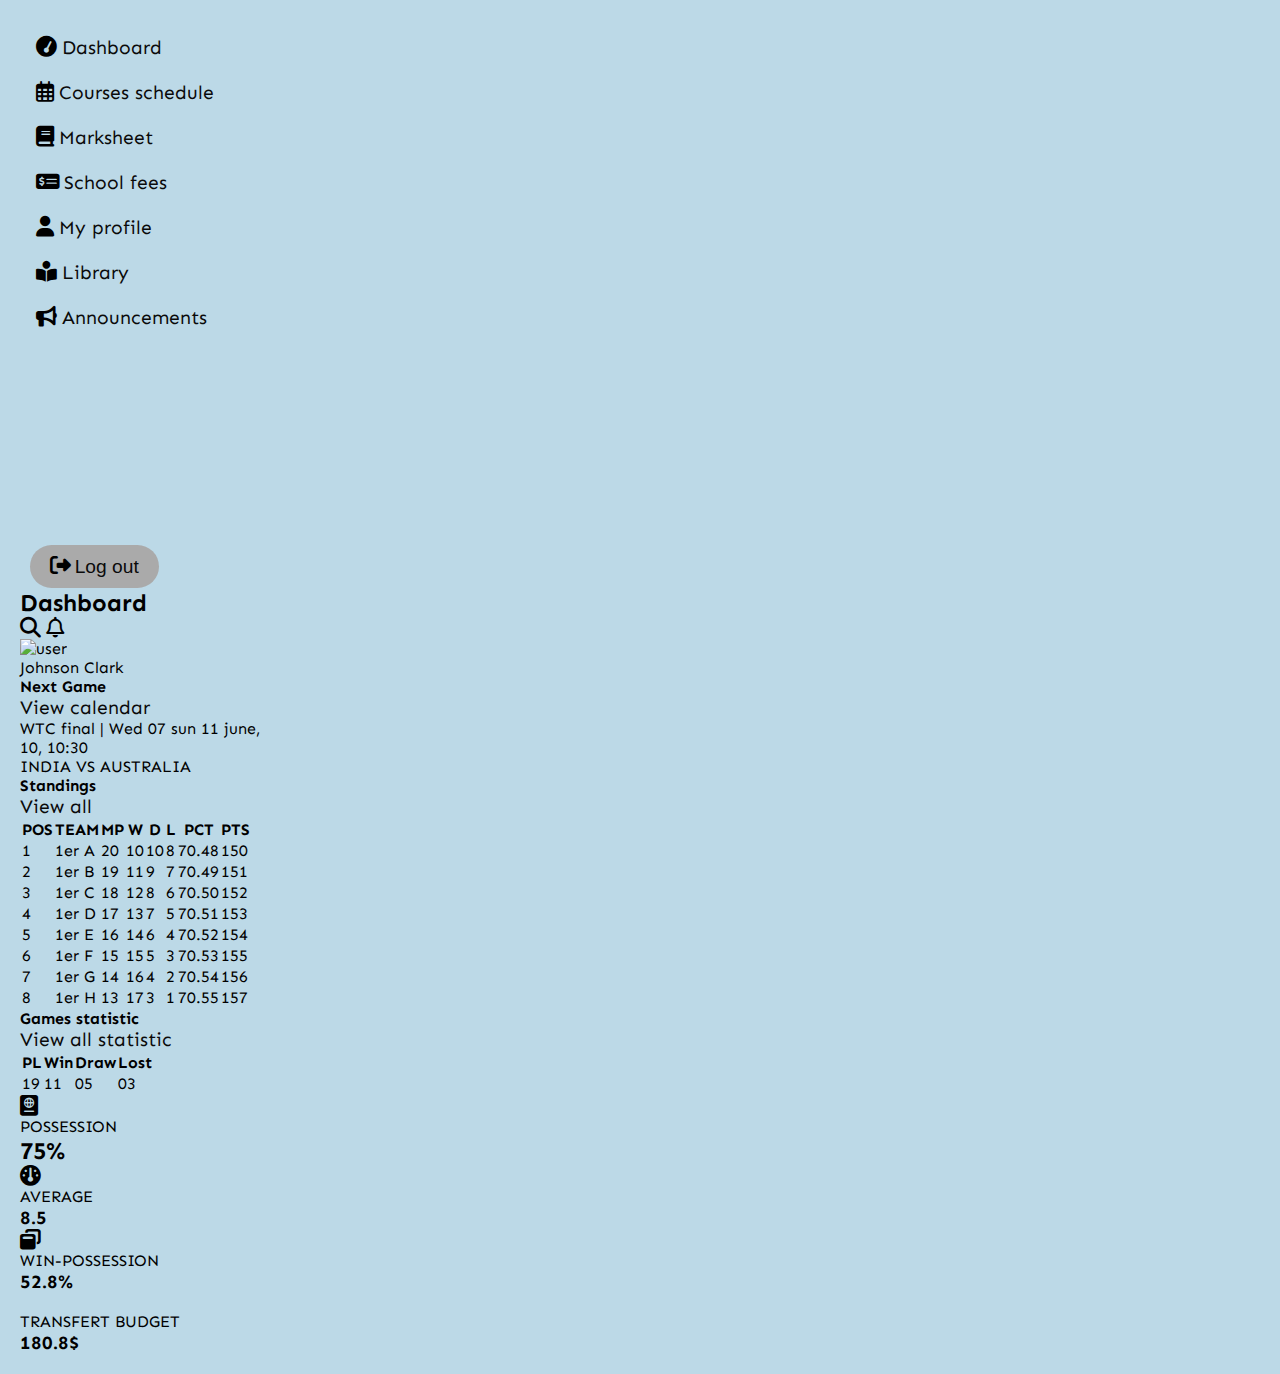
==== interface.html @ 22944572 "add to my repository" ====
<!DOCTYPE html>
    <html lang="en">
    <head>
        <meta charset="UTF-8">
        <meta http-equiv="X-UA-Compatible" content="IE=edge">
        <link rel="preconnect" href="https://fonts.gstatic.com" crossorigin>
        <link rel="stylesheet" href="https://cdnjs.cloudflare.com/ajax/libs/font-awesome/6.4.0/css/all.min.css">
        <link href="https://fonts.googleapis.com/css2?family=Sen&display=swap" rel="stylesheet">
        <meta name="viewport" content="width=device-width, initial-scale=1.0">
        <link rel="stylesheet" href="css/index.css">
        <link rel="preconnect" href="https://fonts.googleapis.com">
        <title>Admin interface</title>
    </head>
    <body>
        <section>
            <div class="bloc">
                <div class="bloc-one">
                    <nav>
                        <div class="dashboard">
                            <i class="fa-solid fa-gauge-simple-high"></i>
                            <a href="#">Dashboard</a>
                        </div>
                        <div>
                            <i class="fa-regular fa-calendar-days"></i>
                            <a href="#">Courses schedule</a>
                        </div>
                        <div>
                            <i class="fa-solid fa-book"></i>
                            <a href="#">Marksheet</a>
                        </div>
                        <div>
                            <i class="fa-solid fa-money-check-dollar"></i>
                            <a href="#">School fees</a>
                        </div>
                        <div>
                            <i class="fa-solid fa-user"></i>
                            <a href="#">My profile</a>
                        </div>
                        <div>
                            <i class="fa-sharp fa-solid fa-book-open-reader"></i>
                            <a href="#">Library</a>
                        </div>
                        <div>
                            <i class="fa-solid fa-bullhorn"></i>
                            <a href="#">Announcements</a>
                        </div>
                        <button>
                            <i class="fa-solid fa-right-from-bracket"></i>
                            <a href="#">Log out</a>
                        </button>
                    </nav>
                </div>
                <div class="bloc_user">
                    <div class="bloc_display">
                        <div>
                            <h2>Dashboard</h2>
                        </div>
                        <div class="user_profile">
                                <i class="fa-solid fa-magnifying-glass"></i>
                                <i class="fa-sharp fa-regular fa-bell"></i>
                                <p><img src="Images/user.png" alt="user"></p>
                                <p>Johnson Clark</p>
                        </div>
                    </div>
                    <div class="bloc-grid-template">
                        <div class="bloc_inter">
                            <div class="inter1">
                                <div class="next_level">
                                    <h4>Next Game</h4>
                                    <a href="###">View calendar</a>
                                </div>
                                <div>
                                    <p>WTC final | Wed 07 sun 11 june, 10, 10:30</p>
                                    <P>INDIA VS AUSTRALIA</P>
                                </div>
                            </div>
                            <div class="tableau">
                                <div class="tableau_p">
                                    <h4>Standings</h4>
                                    <a href="##">View all</a>
                                </div>
                                <table>
                                    <thead>
                                        <tr>
                                            <th>POS</th>
                                            <th>TEAM</th>
                                            <th>MP</th>
                                            <th>W</th>
                                            <th>D</th>
                                            <th>L</th>
                                            <th>PCT</th>
                                            <th>PTS</th> 
                                        </tr>
                                    </thead>
        
                                    <tbody>
                                        <tr>
                                            <td>1</td>
                                            <td>1er A</td>
                                            <td>20</td>
                                            <td>10</td>
                                            <td>10</td>
                                            <td>8</td>
                                            <td>70.48</td>
                                            <td>150</td>
                                        </tr>
                                        <tr>
                                            <td>2</td>
                                            <td>1er B</td>
                                            <td>19</td>
                                            <td>11</td>
                                            <td>9</td>
                                            <td>7</td>
                                            <td>70.49</td>
                                            <td>151</td>
                                        </tr>
                                        <tr>
                                            <td>3</td>
                                            <td>1er C</td>
                                            <td>18</td>
                                            <td>12</td>
                                            <td>8</td>
                                            <td>6</td>
                                            <td>70.50</td>
                                            <td>152</td>
                                        </tr>
                                        <tr>
                                            <td>4</td>
                                            <td>1er D</td>
                                            <td>17</td>
                                            <td>13</td>
                                            <td>7</td>
                                            <td>5</td>
                                            <td>70.51</td>
                                            <td>153</td>
                                        </tr>
                                        <tr>
                                            <td>5</td>
                                            <td>1er E</td>
                                            <td>16</td>
                                            <td>14</td>
                                            <td>6</td>
                                            <td>4</td>
                                            <td>70.52</td>
                                            <td>154</td>
                                        </tr>
                                        <tr>
                                            <td>6</td>
                                            <td>1er F</td>
                                            <td>15</td>
                                            <td>15</td>
                                            <td>5</td>
                                            <td>3</td>
                                            <td>70.53</td>
                                            <td>155</td>
                                        </tr>
                                        <tr>
                                            <td>7</td>
                                            <td>1er G</td>
                                            <td>14</td>
                                            <td>16</td>
                                            <td>4</td>
                                            <td>2</td>
                                            <td>70.54</td>
                                            <td>156</td>
                                        </tr>
                                        <tr>
                                            <td>8</td>
                                            <td>1er H</td>
                                            <td>13</td>
                                            <td>17</td>
                                            <td>3</td>
                                            <td>1</td>
                                            <td>70.55</td>
                                            <td>157</td>
                                        </tr>
                                    </tbody>
                                </table> 
                            </div>
                        </div>
                        <div class="bloc-result">
                            <div class="blocks">
                                <div class="bloc-display-flex">
                                    <h4>Games statistic</h4>
                                    <a href="#">View all statistic</a>
                                </div>
                                <div>
                                    <table>
                                        <thead>
                                            <tr>
                                                <th>PL</th>
                                                <th>Win</th>
                                                <th>Draw</th>
                                                <th>Lost</th>
                                            </tr>
                                        </thead>
                                        <tbody>
                                            <tr>
                                                <td>19</td>
                                                <td>11</td>
                                                <td>05</td>
                                                <td>03</td>
                                            </tr>
                                        </tbody>
                                    </table>
                                </div>
                            </div>
                            <div class="possession">
                                <i class="fa-sharp fa-solid fa-passport"></i>
                                <div>
                                    <p>POSSESSION</p> 
                                    <h2>75%</h2>
                                </div>
                            </div>
                            <div class="average">
                                <i class="fa-solid fa-gauge"></i>
                                <div>
                                    <p>AVERAGE</p>
                                    <h3>8.5</h3>
                                </div>
                            </div>
                            <div class="win-possession">
                                <i class="fa-solid fa-window-restore"></i>
                                <div>
                                    <p>WIN-POSSESSION</p>
                                    <h3>52.8%</h3>
                                </div>
                            </div>
                            <div class="trafert-badget">
                                <i class="fa-solid fa-square-dollar"></i>
                                <div>
                                    <p>TRANSFERT BUDGET</p>
                                    <h3>180.8$</h3>
                                </div> 
                            </div>
                        </div>
                    </div>
                </div>
            </div>  
        </section>
    </body>
    </html>
---- css/index.css ----
:root {
  --skyblue: #bcd9e7;
  --black: #0a0a0a;
  --white: #fff;
  --gray: #aaaaaa;
  --ligt_green: #98c38b;
  --light_red: #f37658;
  --blending_blue: #5e3ec5;
  --bluehover: #94bfe9;
}

body {
  width: 100%;
  background-color: var(--skyblue);
  font-family: "Sen", sans-serif;
}

section {
  display: grid;
  grid-template-columns: 20% auto;
  padding: 20px;
}

.bloc-one div {
  margin: 10px;
  padding: 6px;
}
.bloc-one div:hover {
  background-color: var(--bluehover);
  border-left: 3px solid var(--blending_blue);
  border-top-left-radius: 5px;
  border-bottom-left-radius: 5px;
}

*,
::before,
::after {
  margin: 0;
  padding: 0;
  box-sizing: border-box;
}

a {
  color: var(--black);
  text-decoration: none;
  align-items: center;
  font-size: 1.2rem;
}

i {
  font-size: 1.3rem;
}

h1 {
  color: var(--skyblue);
}

button {
  border: none;
  padding: 10px 20px;
  border-radius: 25px;
  background-color: var(--gray);
  margin-top: 200px;
  margin-left: 10px;
}

html {
  scroll-behavior: smooth;
}/*# sourceMappingURL=index.css.map */
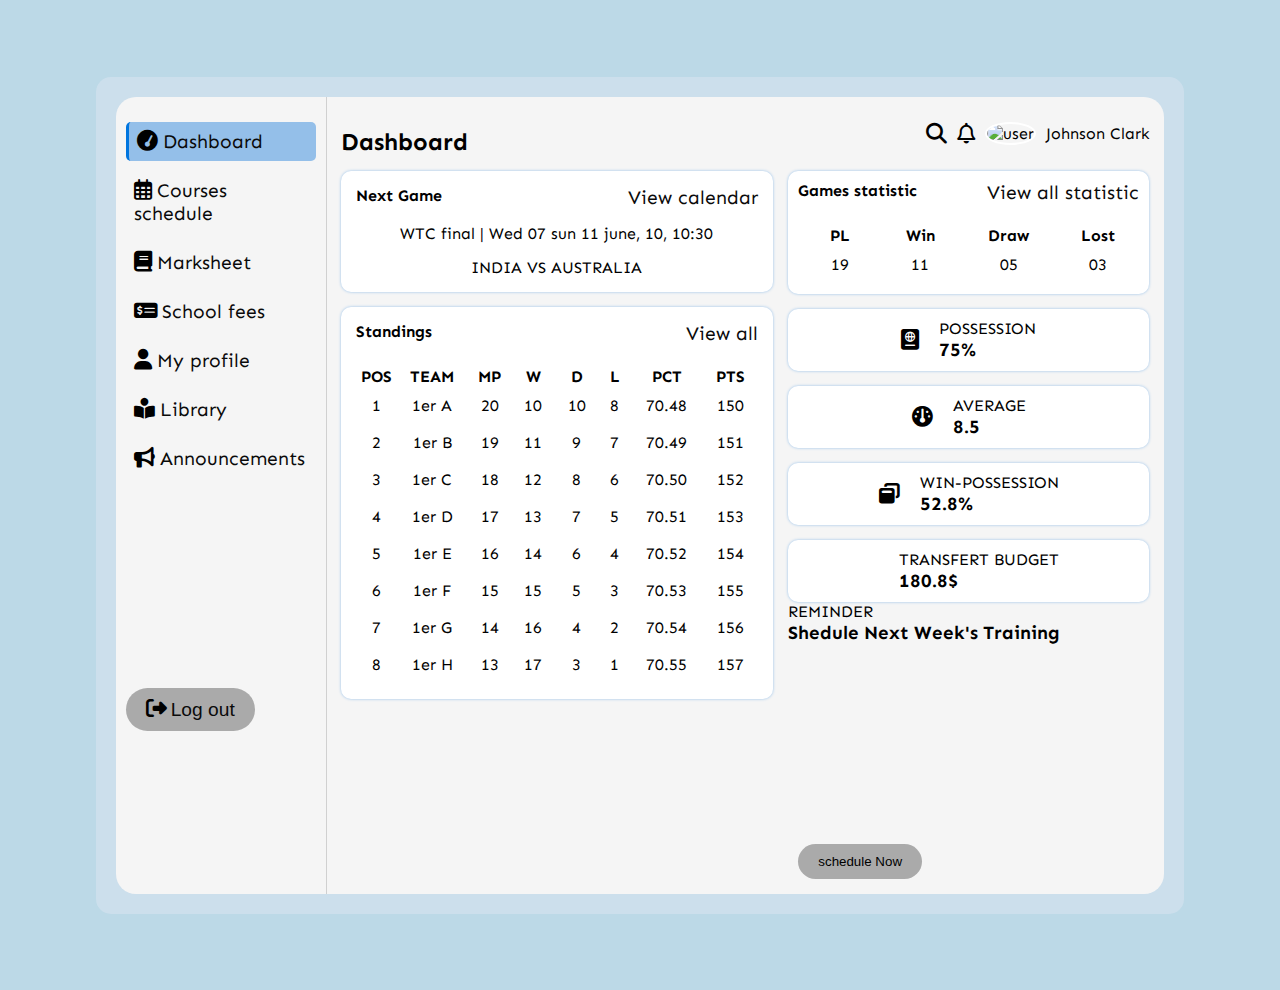
==== commit 24f859b2: "add to my repository" ====
--- a/interface.html
+++ b/interface.html
@@ -44,7 +44,7 @@
                             <i class="fa-solid fa-bullhorn"></i>
                             <a href="#">Announcements</a>
                         </div>
-                        <button>
+                        <button class="btn1">
                             <i class="fa-solid fa-right-from-bracket"></i>
                             <a href="#">Log out</a>
                         </button>
@@ -209,7 +209,7 @@
                                 <i class="fa-sharp fa-solid fa-passport"></i>
                                 <div>
                                     <p>POSSESSION</p> 
-                                    <h2>75%</h2>
+                                    <h3>75%</h3>
                                 </div>
                             </div>
                             <div class="average">
@@ -232,6 +232,13 @@
                                     <p>TRANSFERT BUDGET</p>
                                     <h3>180.8$</h3>
                                 </div> 
+                            </div>
+                            <div class="shedule-match">
+                                <p>REMINDER</p>
+                                <div>
+                                    <h3>Shedule Next Week's Training</h3>
+                                    <button class="btn2">schedule Now</button>
+                                </div>
                             </div>
                         </div>
                     </div>
--- a/css/index.css
+++ b/css/index.css
@@ -5,31 +5,135 @@
   --gray: #aaaaaa;
   --ligt_green: #98c38b;
   --light_red: #f37658;
-  --blending_blue: #5e3ec5;
+  --blending_blue: #0075df;
   --bluehover: #94bfe9;
+  --principalcolor: #f5f5f5;
+  --principalcoloropacity:#d4e2efa2;
 }
 
 body {
   width: 100%;
+  height: 110vh;
+  display: flex;
+  justify-content: center;
+  align-items: center;
+  margin: 0%;
   background-color: var(--skyblue);
   font-family: "Sen", sans-serif;
+  background-image: url(../../Images/background.png);
+  background-size: cover;
+  background-position: center;
+  background-repeat: no-repeat;
 }
 
 section {
+  border-radius: 15px;
+  width: 85%;
+  padding: 20px;
+  background-color: var(--principalcoloropacity);
+}
+
+.bloc {
   display: grid;
   grid-template-columns: 20% auto;
-  padding: 20px;
+  border-radius: 20px;
+  background-color: var(--principalcolor);
 }
 
+.bloc-one {
+  box-shadow: 0.5px 0 0 0 var(--gray);
+  padding-top: 15px;
+}
+.bloc-one .dashboard, .bloc-one div:hover {
+  background-color: var(--bluehover);
+  border-left: 3px solid var(--blending_blue);
+  border-radius: 5px;
+}
 .bloc-one div {
   margin: 10px;
-  padding: 6px;
+  padding: 8px;
 }
-.bloc-one div:hover {
-  background-color: var(--bluehover);
-  border-left: 3px solid var(--blending_blue);
-  border-top-left-radius: 5px;
-  border-bottom-left-radius: 5px;
+.bloc_user {
+  padding-top: 30px;
+}
+.bloc_user .bloc_display {
+  display: flex;
+  padding-left: 15px;
+  padding-right: 15px;
+  justify-content: space-between;
+}
+.bloc_user .user_profile {
+  display: flex;
+  position: absolute;
+  margin-top: -5px;
+  margin-right: 130px;
+  align-items: center;
+  right: 0;
+  gap: 10px;
+}
+.bloc_user img {
+  border-radius: 50%;
+  border: 2px solid white;
+  width: 40px;
+}
+
+.bloc-grid-template {
+  display: grid;
+  grid-template-columns: auto auto;
+  grid-gap: 15px;
+  padding: 15px;
+}
+
+.bloc_inter .inter1, .bloc_inter .tableau {
+  text-align: center;
+  padding: 15px;
+  background-color: var(--white);
+  box-shadow: 0px 0px 3px 0px var(--bluehover);
+  border-radius: 10px;
+}
+.bloc_inter .inter1 p, .bloc_inter .tableau p {
+  margin-top: 15px;
+}
+.bloc_inter .next_level, .bloc_inter .tableau .tableau_p, .tableau .bloc_inter .tableau_p {
+  display: flex;
+  justify-content: space-between;
+}
+
+.tableau {
+  margin-top: 15px;
+}
+table {
+  width: 100%;
+  margin-top: 20px;
+}
+table tbody th, table td {
+  padding: 8px;
+}
+
+.blocks {
+  text-align: center;
+  padding: 10px;
+  background-color: var(--white);
+  box-shadow: 0px 0px 3px 0px var(--bluehover);
+  border-radius: 10px;
+}
+.blocks .bloc-display-flex {
+  display: flex;
+  flex-direction: row;
+  justify-content: space-between;
+}
+
+.possession, .average, .win-possession, .trafert-badget {
+  display: flex;
+  flex-direction: row;
+  gap: 20px;
+  align-items: center;
+  justify-content: center;
+  padding: 10px;
+  background-color: var(--white);
+  box-shadow: 0px 0px 3px 0px var(--bluehover);
+  border-radius: 10px;
+  margin-top: 15px;
 }
 
 *,
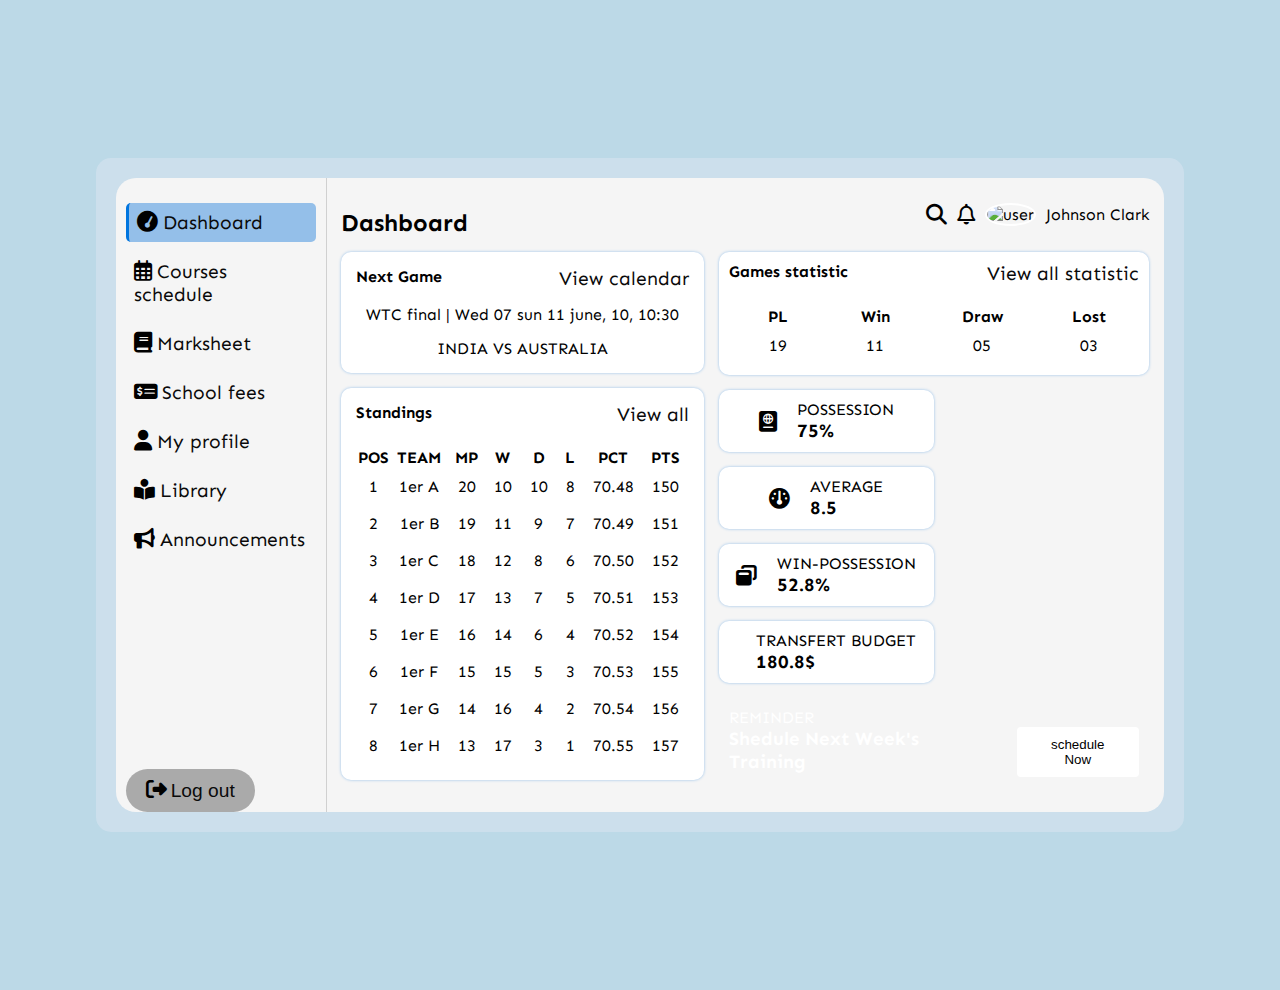
==== commit 1a828adc: "add to my repository" ====
--- a/interface.html
+++ b/interface.html
@@ -179,68 +179,70 @@
                             </div>
                         </div>
                         <div class="bloc-result">
-                            <div class="blocks">
-                                <div class="bloc-display-flex">
-                                    <h4>Games statistic</h4>
-                                    <a href="#">View all statistic</a>
-                                </div>
-                                <div>
-                                    <table>
-                                        <thead>
-                                            <tr>
-                                                <th>PL</th>
-                                                <th>Win</th>
-                                                <th>Draw</th>
-                                                <th>Lost</th>
-                                            </tr>
-                                        </thead>
-                                        <tbody>
-                                            <tr>
-                                                <td>19</td>
-                                                <td>11</td>
-                                                <td>05</td>
-                                                <td>03</td>
-                                            </tr>
-                                        </tbody>
-                                    </table>
-                                </div>
-                            </div>
-                            <div class="possession">
-                                <i class="fa-sharp fa-solid fa-passport"></i>
-                                <div>
-                                    <p>POSSESSION</p> 
-                                    <h3>75%</h3>
-                                </div>
-                            </div>
-                            <div class="average">
-                                <i class="fa-solid fa-gauge"></i>
-                                <div>
-                                    <p>AVERAGE</p>
-                                    <h3>8.5</h3>
-                                </div>
-                            </div>
-                            <div class="win-possession">
-                                <i class="fa-solid fa-window-restore"></i>
-                                <div>
-                                    <p>WIN-POSSESSION</p>
-                                    <h3>52.8%</h3>
-                                </div>
-                            </div>
-                            <div class="trafert-badget">
-                                <i class="fa-solid fa-square-dollar"></i>
-                                <div>
-                                    <p>TRANSFERT BUDGET</p>
-                                    <h3>180.8$</h3>
-                                </div> 
-                            </div>
-                            <div class="shedule-match">
-                                <p>REMINDER</p>
-                                <div>
-                                    <h3>Shedule Next Week's Training</h3>
-                                    <button class="btn2">schedule Now</button>
-                                </div>
-                            </div>
-                        </div>
+                            <div class="bloc-result1">
+                                <div class="blocks">
+                                    <div class="bloc-display-flex">
+                                        <h4>Games statistic</h4>
+                                        <a href="#">View all statistic</a>
+                                    </div>
+                                    <div>
+                                        <table>
+                                            <thead>
+                                                <tr>
+                                                    <th>PL</th>
+                                                    <th>Win</th>
+                                                    <th>Draw</th>
+                                                    <th>Lost</th>
+                                                </tr>
+                                            </thead>
+                                            <tbody>
+                                                <tr>
+                                                    <td>19</td>
+                                                    <td>11</td>
+                                                    <td>05</td>
+                                                    <td>03</td>
+                                                </tr>
+                                            </tbody>
+                                        </table>
+                                    </div>
+                                </div>
+                                <div class="possession">
+                                    <i class="fa-sharp fa-solid fa-passport"></i>
+                                    <div>
+                                        <p>POSSESSION</p> 
+                                        <h3>75%</h3>
+                                    </div>
+                                </div>
+                                <div class="average">
+                                    <i class="fa-solid fa-gauge"></i>
+                                    <div>
+                                        <p>AVERAGE</p>
+                                        <h3>8.5</h3>
+                                    </div>
+                                </div>
+                                <div class="win-possession">
+                                    <i class="fa-solid fa-window-restore"></i>
+                                    <div>
+                                        <p>WIN-POSSESSION</p>
+                                        <h3>52.8%</h3>
+                                    </div>
+                                </div>
+                                <div class="trafert-badget">
+                                    <i class="fa-solid fa-square-dollar"></i>
+                                    <div>
+                                        <p>TRANSFERT BUDGET</p>
+                                        <h3>180.8$</h3>
+                                    </div> 
+                                </div>
+                                <div class="shedule-match">
+                                    <p>REMINDER</p>
+                                    <div>
+                                        <h3>Shedule Next Week's Training</h3>
+                                        <button class="btn2">schedule Now</button>
+                                    </div>
+                                </div>
+                            </div>
+                            </div>
                     </div>
                 </div>
             </div>  
--- a/css/index.css
+++ b/css/index.css
@@ -110,12 +110,17 @@
   padding: 8px;
 }
 
+.bloc-result1 {
+  grid-template-areas: "A" "B C" "D E" "F";
+}
+
 .blocks {
   text-align: center;
   padding: 10px;
   background-color: var(--white);
   box-shadow: 0px 0px 3px 0px var(--bluehover);
   border-radius: 10px;
+  grid-area: A;
 }
 .blocks .bloc-display-flex {
   display: flex;
@@ -123,10 +128,31 @@
   justify-content: space-between;
 }
 
+.possession {
+  grid-area: B;
+}
+
+.average {
+  grid-area: C;
+}
+
+.win-possession {
+  grid-area: D;
+}
+
+.trafert-badget {
+  grid-area: E;
+}
+
+.shedule-match {
+  grid-area: F;
+}
+
 .possession, .average, .win-possession, .trafert-badget {
   display: flex;
   flex-direction: row;
   gap: 20px;
+  width: 50%;
   align-items: center;
   justify-content: center;
   padding: 10px;
@@ -134,6 +160,22 @@
   box-shadow: 0px 0px 3px 0px var(--bluehover);
   border-radius: 10px;
   margin-top: 15px;
+}
+
+.shedule-match {
+  color: white;
+  border-radius: 10px;
+  padding: 10px;
+  margin-top: 15px;
+  background-image: url(../../Images/background_football.jpg);
+  background-position: center;
+  background-size: cover;
+  background-repeat: no-repeat;
+}
+.shedule-match div {
+  display: flex;
+  flex-direction: row;
+  gap: 20px;
 }
 
 *,
@@ -159,7 +201,7 @@
   color: var(--skyblue);
 }
 
-button {
+.btn1 {
   border: none;
   padding: 10px 20px;
   border-radius: 25px;
@@ -168,6 +210,14 @@
   margin-left: 10px;
 }
 
+.btn2 {
+  padding: 5px;
+  border-radius: 4px;
+  border: none;
+  padding: 10px 20px;
+  background-color: var(--white);
+}
+
 html {
   scroll-behavior: smooth;
 }/*# sourceMappingURL=index.css.map */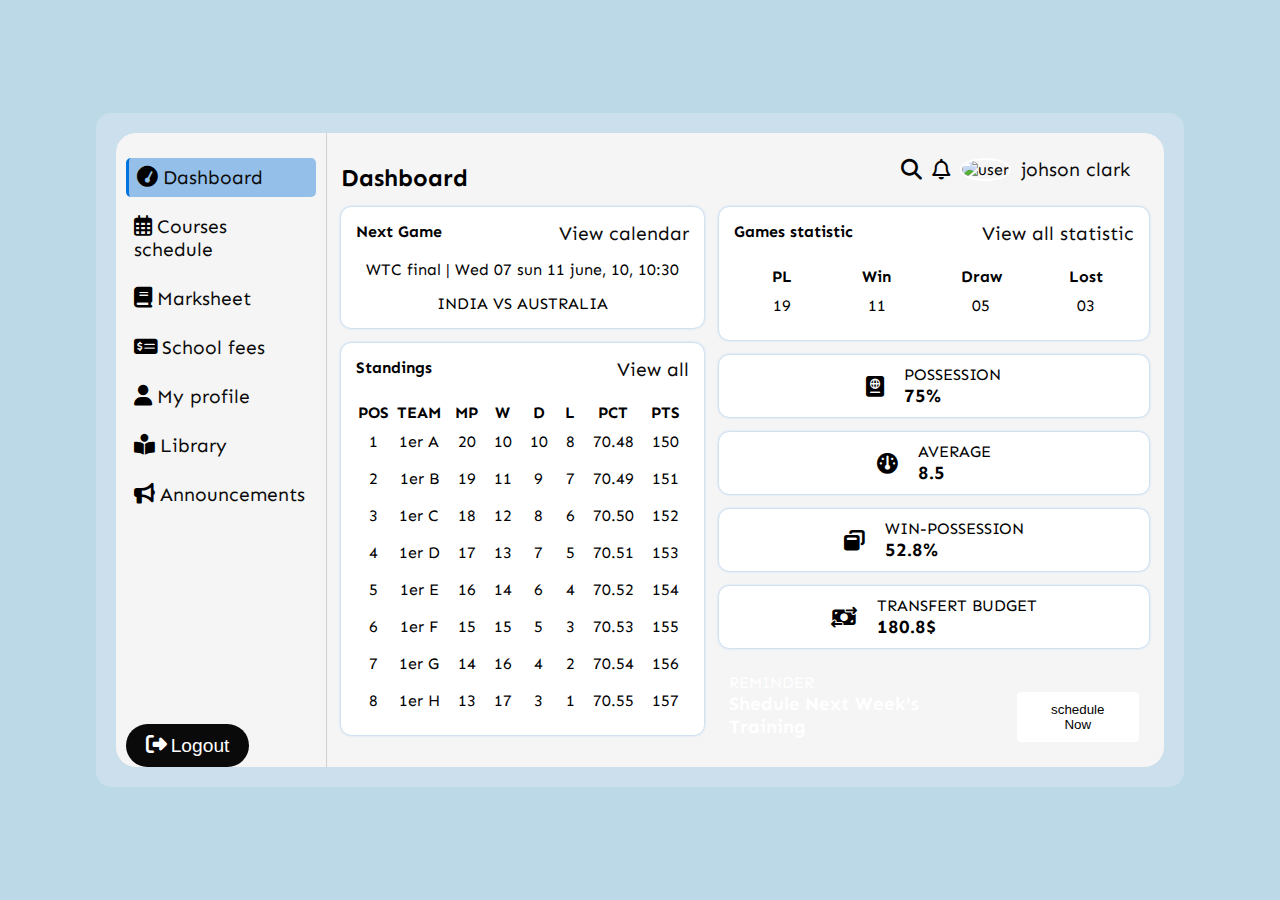
==== commit 9be6afa9: "add to my repository" ====
--- a/interface.html
+++ b/interface.html
@@ -46,7 +46,7 @@
                         </div>
                         <button class="btn1">
                             <i class="fa-solid fa-right-from-bracket"></i>
-                            <a href="#">Log out</a>
+                            <a class="link_logout" href="#">Logout</a>
                         </button>
                     </nav>
                 </div>
@@ -59,7 +59,7 @@
                                 <i class="fa-solid fa-magnifying-glass"></i>
                                 <i class="fa-sharp fa-regular fa-bell"></i>
                                 <p><img src="Images/user.png" alt="user"></p>
-                                <p>Johnson Clark</p>
+                                <a href="##">johson clark</a>
                         </div>
                     </div>
                     <div class="bloc-grid-template">
@@ -228,7 +228,7 @@
                                     </div>
                                 </div>
                                 <div class="trafert-badget">
-                                    <i class="fa-solid fa-square-dollar"></i>
+                                    <i class="fa-sharp fa-solid fa-money-bill-transfer"></i>
                                     <div>
                                         <p>TRANSFERT BUDGET</p>
                                         <h3>180.8$</h3>
--- a/css/index.css
+++ b/css/index.css
@@ -13,7 +13,7 @@
 
 body {
   width: 100%;
-  height: 110vh;
+  height: 100vh;
   display: flex;
   justify-content: center;
   align-items: center;
@@ -66,7 +66,7 @@
   display: flex;
   position: absolute;
   margin-top: -5px;
-  margin-right: 130px;
+  margin-right: 150px;
   align-items: center;
   right: 0;
   gap: 10px;
@@ -94,14 +94,21 @@
 .bloc_inter .inter1 p, .bloc_inter .tableau p {
   margin-top: 15px;
 }
-.bloc_inter .next_level, .bloc_inter .tableau .tableau_p, .tableau .bloc_inter .tableau_p {
-  display: flex;
+.bloc_inter .next_level {
+  display: flex;
+  flex-direction: row;
   justify-content: space-between;
 }
 
 .tableau {
   margin-top: 15px;
 }
+.tableau .tableau_p {
+  display: flex;
+  flex-direction: row;
+  justify-content: space-between;
+}
+
 table {
   width: 100%;
   margin-top: 20px;
@@ -110,17 +117,18 @@
   padding: 8px;
 }
 
-.bloc-result1 {
-  grid-template-areas: "A" "B C" "D E" "F";
+.bloc-result {
+  display: grid;
+  grid-template-areas: "A A" "B C" "D E" "F F";
+  grid-template-columns: 100% 6fr;
 }
 
 .blocks {
   text-align: center;
-  padding: 10px;
+  padding: 15px;
   background-color: var(--white);
   box-shadow: 0px 0px 3px 0px var(--bluehover);
   border-radius: 10px;
-  grid-area: A;
 }
 .blocks .bloc-display-flex {
   display: flex;
@@ -152,7 +160,6 @@
   display: flex;
   flex-direction: row;
   gap: 20px;
-  width: 50%;
   align-items: center;
   justify-content: center;
   padding: 10px;
@@ -205,9 +212,14 @@
   border: none;
   padding: 10px 20px;
   border-radius: 25px;
-  background-color: var(--gray);
+  background-color: var(--black);
+  color: var(--white);
   margin-top: 200px;
   margin-left: 10px;
+}
+
+.link_logout {
+  color: var(--white);
 }
 
 .btn2 {
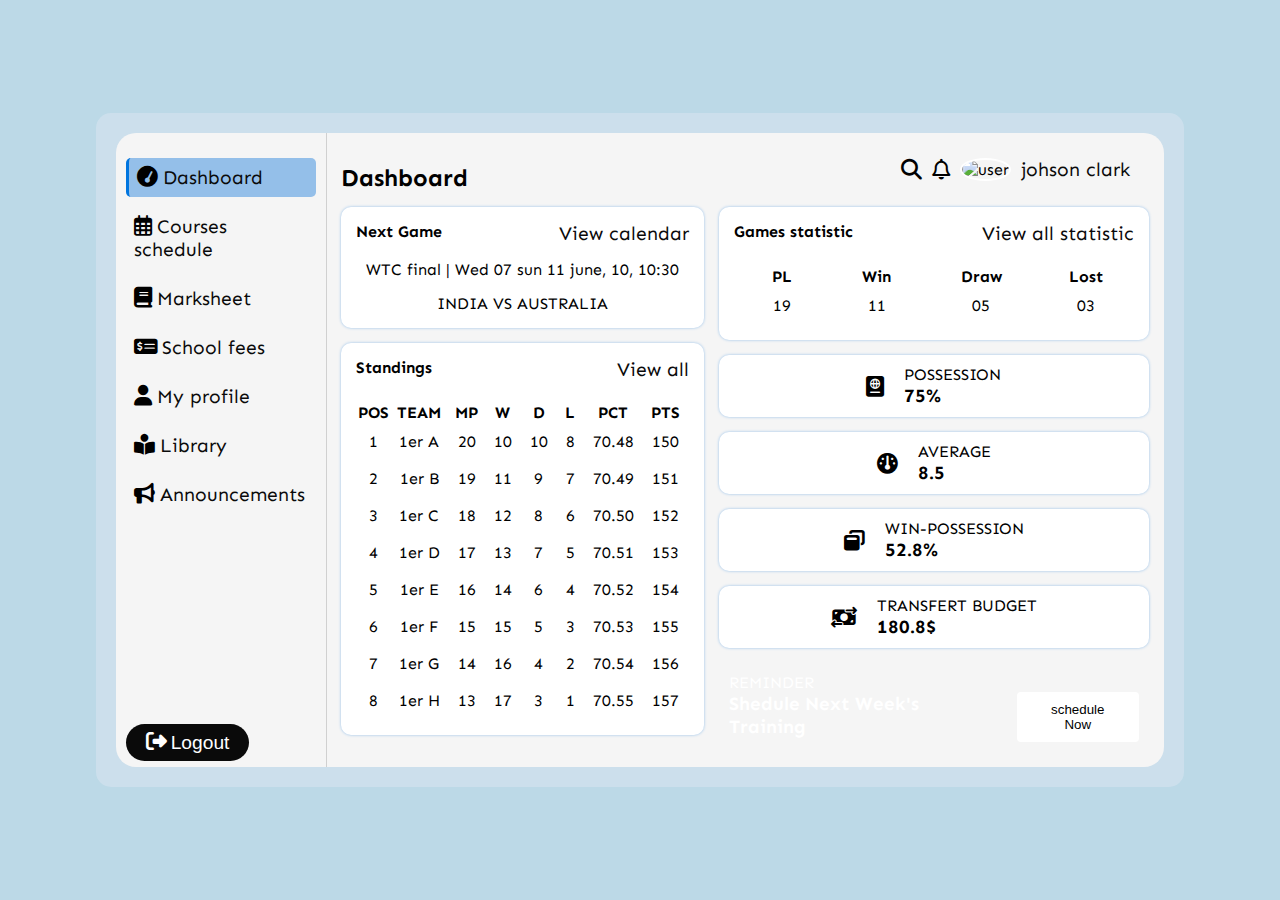
==== commit 849ceea4: "add to my repository" ====
--- a/interface.html
+++ b/interface.html
@@ -206,18 +206,20 @@
                                         </table>
                                     </div>
                                 </div>
-                                <div class="possession">
-                                    <i class="fa-sharp fa-solid fa-passport"></i>
-                                    <div>
-                                        <p>POSSESSION</p> 
-                                        <h3>75%</h3>
-                                    </div>
-                                </div>
-                                <div class="average">
-                                    <i class="fa-solid fa-gauge"></i>
-                                    <div>
-                                        <p>AVERAGE</p>
-                                        <h3>8.5</h3>
+                                <div class="second-child">
+                                    <div class="possession">
+                                        <i class="fa-sharp fa-solid fa-passport"></i>
+                                        <div>
+                                            <p>POSSESSION</p> 
+                                            <h3>75%</h3>
+                                        </div>
+                                    </div>
+                                    <div class="average">
+                                        <i class="fa-solid fa-gauge"></i>
+                                        <div>
+                                            <p>AVERAGE</p>
+                                            <h3>8.5</h3>
+                                        </div>
                                     </div>
                                 </div>
                                 <div class="win-possession">
--- a/css/index.css
+++ b/css/index.css
@@ -53,6 +53,10 @@
   margin: 10px;
   padding: 8px;
 }
+.bloc-one div:hover {
+  transition: 0.5s;
+}
+
 .bloc_user {
   padding-top: 30px;
 }
@@ -117,12 +121,6 @@
   padding: 8px;
 }
 
-.bloc-result {
-  display: grid;
-  grid-template-areas: "A A" "B C" "D E" "F F";
-  grid-template-columns: 100% 6fr;
-}
-
 .blocks {
   text-align: center;
   padding: 15px;
@@ -136,24 +134,13 @@
   justify-content: space-between;
 }
 
-.possession {
-  grid-area: B;
-}
-
-.average {
-  grid-area: C;
-}
-
-.win-possession {
-  grid-area: D;
-}
-
-.trafert-badget {
-  grid-area: E;
-}
-
-.shedule-match {
-  grid-area: F;
+.bloc-result1 {
+  display: grid;
+  grid-template-columns: repeat(1, 1fr);
+}
+
+.second-child {
+  display: grid;
 }
 
 .possession, .average, .win-possession, .trafert-badget {
@@ -210,13 +197,19 @@
 
 .btn1 {
   border: none;
-  padding: 10px 20px;
+  padding: 7px 20px;
   border-radius: 25px;
   background-color: var(--black);
   color: var(--white);
   margin-top: 200px;
   margin-left: 10px;
 }
+.btn1:hover {
+  color: var(--black);
+  transition: 0.5s;
+  background-color: var(--white);
+  border: 1px solid var(--black);
+}
 
 .link_logout {
   color: var(--white);
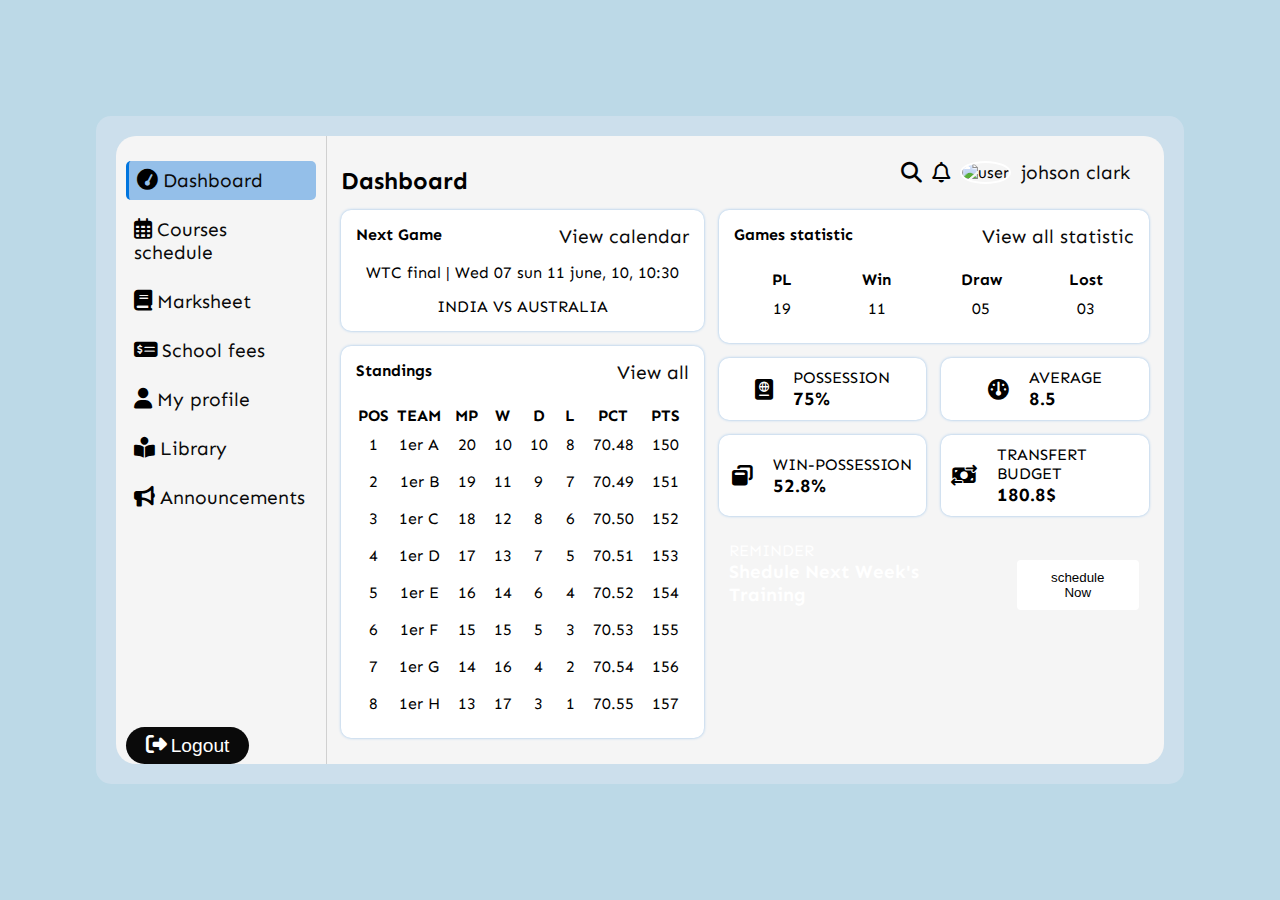
==== commit 71affb6f: "add to my repository" ====
--- a/interface.html
+++ b/interface.html
@@ -222,19 +222,21 @@
                                         </div>
                                     </div>
                                 </div>
-                                <div class="win-possession">
-                                    <i class="fa-solid fa-window-restore"></i>
-                                    <div>
-                                        <p>WIN-POSSESSION</p>
-                                        <h3>52.8%</h3>
-                                    </div>
-                                </div>
-                                <div class="trafert-badget">
-                                    <i class="fa-sharp fa-solid fa-money-bill-transfer"></i>
-                                    <div>
-                                        <p>TRANSFERT BUDGET</p>
-                                        <h3>180.8$</h3>
-                                    </div> 
+                                <div class="third-child">
+                                    <div class="win-possession">
+                                        <i class="fa-solid fa-window-restore"></i>
+                                        <div>
+                                            <p>WIN-POSSESSION</p>
+                                            <h3>52.8%</h3>
+                                        </div>
+                                    </div>
+                                    <div class="trafert-badget">
+                                        <i class="fa-sharp fa-solid fa-money-bill-transfer"></i>
+                                        <div>
+                                            <p>TRANSFERT BUDGET</p>
+                                            <h3>180.8$</h3>
+                                        </div> 
+                                    </div>
                                 </div>
                                 <div class="shedule-match">
                                     <p>REMINDER</p>
--- a/css/index.css
+++ b/css/index.css
@@ -141,6 +141,14 @@
 
 .second-child {
   display: grid;
+  grid-template-columns: repeat(2, 1fr);
+  gap: 15px;
+}
+
+.third-child {
+  display: grid;
+  grid-template-columns: repeat(2, 1fr);
+  gap: 15px;
 }
 
 .possession, .average, .win-possession, .trafert-badget {
@@ -165,6 +173,7 @@
   background-position: center;
   background-size: cover;
   background-repeat: no-repeat;
+  grid-row: span 3;
 }
 .shedule-match div {
   display: flex;
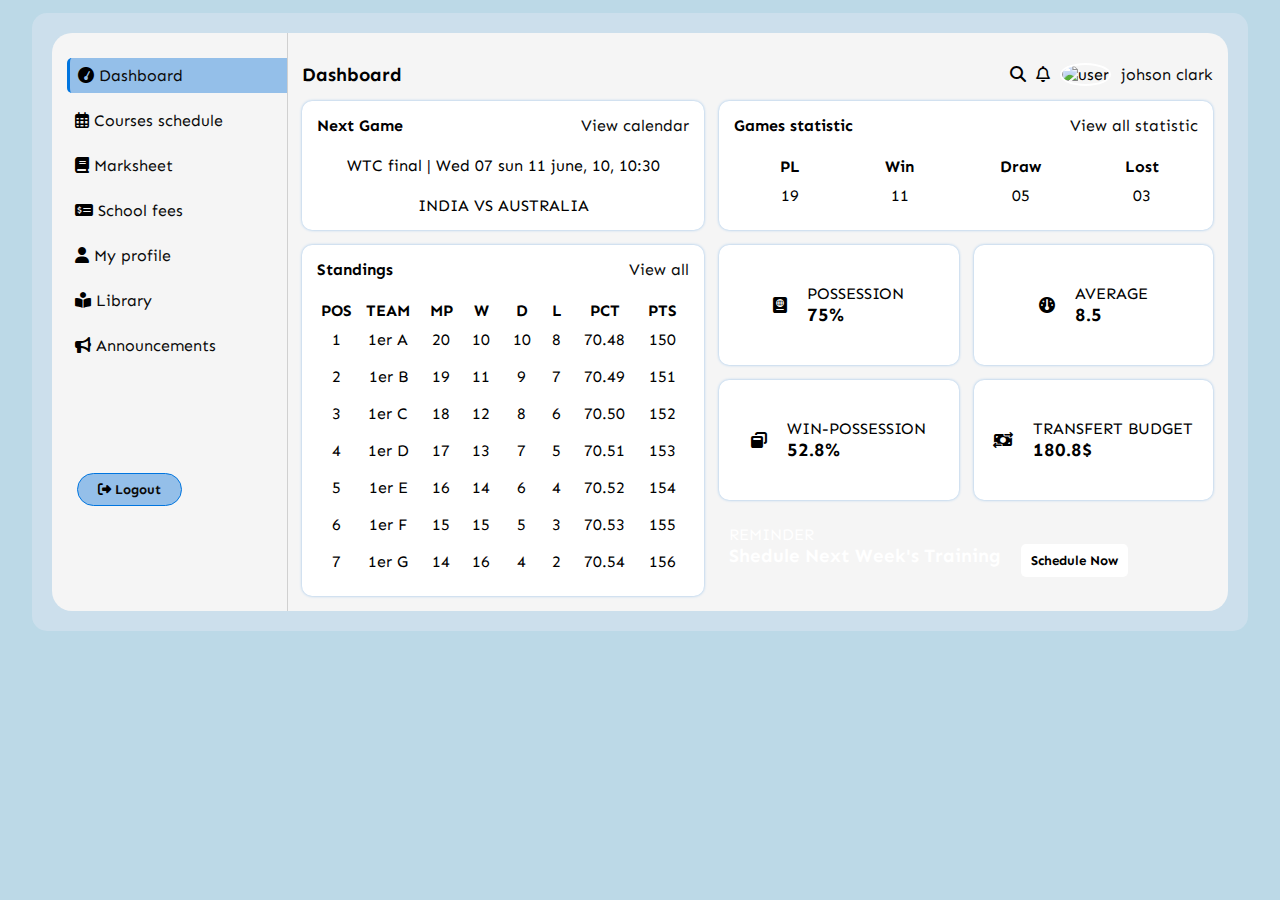
==== commit 37b77baa: "add this folder to my repository" ====
--- a/interface.html
+++ b/interface.html
@@ -12,9 +12,46 @@
         <title>Admin interface</title>
     </head>
     <body>
+        <div class="nav_bar">
+           <i class="fa-solid fa-bars log"></i></p>
+            <nav class="links_nav">
+                <div class="dashboard">
+                    <i class="fa-solid fa-gauge-simple-high"></i>
+                    <a href="#">Dashboard</a>
+                </div>
+                <div>
+                    <i class="fa-regular fa-calendar-days"></i>
+                    <a href="#">Courses schedule</a>
+                </div>
+                <div>
+                    <i class="fa-solid fa-book"></i>
+                    <a href="#">Marksheet</a>
+                </div>
+                <div>
+                    <i class="fa-solid fa-money-check-dollar"></i>
+                    <a href="#">School fees</a>
+                </div>
+                <div>
+                    <i class="fa-solid fa-user"></i>
+                    <a href="#">My profile</a>
+                </div>
+                <div>
+                    <i class="fa-sharp fa-solid fa-book-open-reader"></i>
+                    <a href="#">Library</a>
+                </div>
+                <div>
+                    <i class="fa-solid fa-bullhorn"></i>
+                    <a href="#">Announcements</a>
+                </div>
+                <button class="btn1">
+                    <i class="fa-solid fa-right-from-bracket"></i>
+                    <a class="link_logout" href="#">Logout</a>
+                </button>
+            </nav>
+        </div>
         <section>
-            <div class="bloc">
-                <div class="bloc-one">
+            <div class="bloc-container-all">
+                <div class="bloc-nav">
                     <nav>
                         <div class="dashboard">
                             <i class="fa-solid fa-gauge-simple-high"></i>
@@ -52,204 +89,205 @@
                 </div>
                 <div class="bloc_user">
                     <div class="bloc_display">
-                        <div>
-                            <h2>Dashboard</h2>
+                        <div class="bloc_menu">
+                            <h3>Dashboard</h3>
                         </div>
                         <div class="user_profile">
-                                <i class="fa-solid fa-magnifying-glass"></i>
-                                <i class="fa-sharp fa-regular fa-bell"></i>
-                                <p><img src="Images/user.png" alt="user"></p>
-                                <a href="##">johson clark</a>
+                            <i class="fa-solid fa-magnifying-glass"></i>
+                            <i class="fa-sharp fa-regular fa-bell"></i>
+                            <p class="user-icon"><img src="Images/user.png" alt="user"></p>
+                            <a href="##">johson clark</a>
                         </div>
                     </div>
                     <div class="bloc-grid-template">
-                        <div class="bloc_inter">
-                            <div class="inter1">
-                                <div class="next_level">
-                                    <h4>Next Game</h4>
-                                    <a href="###">View calendar</a>
+                        <div class="bloc_scroll">
+                            <div class="bloc_inter">
+                                <div class="inter1">
+                                    <div class="next_level">
+                                        <h4>Next Game</h4>
+                                        <a href="###">View calendar</a>
+                                    </div>
+                                    <div>
+                                        <p>WTC final | Wed 07 sun 11 june, 10, 10:30</p>
+                                        <P>INDIA VS AUSTRALIA</P>
+                                    </div>
                                 </div>
-                                <div>
-                                    <p>WTC final | Wed 07 sun 11 june, 10, 10:30</p>
-                                    <P>INDIA VS AUSTRALIA</P>
+                                <div class="tableau">
+                                    <div class="tableau_p">
+                                        <h4>Standings</h4>
+                                        <a href="##">View all</a>
+                                    </div>
+                                    <table>
+                                        <thead>
+                                            <tr>
+                                                <th>POS</th>
+                                                <th>TEAM</th>
+                                                <th>MP</th>
+                                                <th>W</th>
+                                                <th>D</th>
+                                                <th>L</th>
+                                                <th>PCT</th>
+                                                <th>PTS</th> 
+                                            </tr>
+                                        </thead>
+            
+                                        <tbody>
+                                            <tr>
+                                                <td>1</td>
+                                                <td>1er A</td>
+                                                <td>20</td>
+                                                <td>10</td>
+                                                <td>10</td>
+                                                <td>8</td>
+                                                <td>70.48</td>
+                                                <td>150</td>
+                                            </tr>
+                                            <tr>
+                                                <td>2</td>
+                                                <td>1er B</td>
+                                                <td>19</td>
+                                                <td>11</td>
+                                                <td>9</td>
+                                                <td>7</td>
+                                                <td>70.49</td>
+                                                <td>151</td>
+                                            </tr>
+                                            <tr>
+                                                <td>3</td>
+                                                <td>1er C</td>
+                                                <td>18</td>
+                                                <td>12</td>
+                                                <td>8</td>
+                                                <td>6</td>
+                                                <td>70.50</td>
+                                                <td>152</td>
+                                            </tr>
+                                            <tr>
+                                                <td>4</td>
+                                                <td>1er D</td>
+                                                <td>17</td>
+                                                <td>13</td>
+                                                <td>7</td>
+                                                <td>5</td>
+                                                <td>70.51</td>
+                                                <td>153</td>
+                                            </tr>
+                                            <tr>
+                                                <td>5</td>
+                                                <td>1er E</td>
+                                                <td>16</td>
+                                                <td>14</td>
+                                                <td>6</td>
+                                                <td>4</td>
+                                                <td>70.52</td>
+                                                <td>154</td>
+                                            </tr>
+                                            <tr>
+                                                <td>6</td>
+                                                <td>1er F</td>
+                                                <td>15</td>
+                                                <td>15</td>
+                                                <td>5</td>
+                                                <td>3</td>
+                                                <td>70.53</td>
+                                                <td>155</td>
+                                            </tr>
+                                            <tr>
+                                                <td>7</td>
+                                                <td>1er G</td>
+                                                <td>14</td>
+                                                <td>16</td>
+                                                <td>4</td>
+                                                <td>2</td>
+                                                <td>70.54</td>
+                                                <td>156</td>
+                                            </tr>
+                                        </tbody>
+                                    </table> 
                                 </div>
                             </div>
-                            <div class="tableau">
-                                <div class="tableau_p">
-                                    <h4>Standings</h4>
-                                    <a href="##">View all</a>
-                                </div>
-                                <table>
-                                    <thead>
-                                        <tr>
-                                            <th>POS</th>
-                                            <th>TEAM</th>
-                                            <th>MP</th>
-                                            <th>W</th>
-                                            <th>D</th>
-                                            <th>L</th>
-                                            <th>PCT</th>
-                                            <th>PTS</th> 
-                                        </tr>
-                                    </thead>
-        
-                                    <tbody>
-                                        <tr>
-                                            <td>1</td>
-                                            <td>1er A</td>
-                                            <td>20</td>
-                                            <td>10</td>
-                                            <td>10</td>
-                                            <td>8</td>
-                                            <td>70.48</td>
-                                            <td>150</td>
-                                        </tr>
-                                        <tr>
-                                            <td>2</td>
-                                            <td>1er B</td>
-                                            <td>19</td>
-                                            <td>11</td>
-                                            <td>9</td>
-                                            <td>7</td>
-                                            <td>70.49</td>
-                                            <td>151</td>
-                                        </tr>
-                                        <tr>
-                                            <td>3</td>
-                                            <td>1er C</td>
-                                            <td>18</td>
-                                            <td>12</td>
-                                            <td>8</td>
-                                            <td>6</td>
-                                            <td>70.50</td>
-                                            <td>152</td>
-                                        </tr>
-                                        <tr>
-                                            <td>4</td>
-                                            <td>1er D</td>
-                                            <td>17</td>
-                                            <td>13</td>
-                                            <td>7</td>
-                                            <td>5</td>
-                                            <td>70.51</td>
-                                            <td>153</td>
-                                        </tr>
-                                        <tr>
-                                            <td>5</td>
-                                            <td>1er E</td>
-                                            <td>16</td>
-                                            <td>14</td>
-                                            <td>6</td>
-                                            <td>4</td>
-                                            <td>70.52</td>
-                                            <td>154</td>
-                                        </tr>
-                                        <tr>
-                                            <td>6</td>
-                                            <td>1er F</td>
-                                            <td>15</td>
-                                            <td>15</td>
-                                            <td>5</td>
-                                            <td>3</td>
-                                            <td>70.53</td>
-                                            <td>155</td>
-                                        </tr>
-                                        <tr>
-                                            <td>7</td>
-                                            <td>1er G</td>
-                                            <td>14</td>
-                                            <td>16</td>
-                                            <td>4</td>
-                                            <td>2</td>
-                                            <td>70.54</td>
-                                            <td>156</td>
-                                        </tr>
-                                        <tr>
-                                            <td>8</td>
-                                            <td>1er H</td>
-                                            <td>13</td>
-                                            <td>17</td>
-                                            <td>3</td>
-                                            <td>1</td>
-                                            <td>70.55</td>
-                                            <td>157</td>
-                                        </tr>
-                                    </tbody>
-                                </table> 
-                            </div>
-                        </div>
-                        <div class="bloc-result">
-                            <div class="bloc-result1">
-                                <div class="blocks">
-                                    <div class="bloc-display-flex">
-                                        <h4>Games statistic</h4>
-                                        <a href="#">View all statistic</a>
-                                    </div>
-                                    <div>
-                                        <table>
-                                            <thead>
-                                                <tr>
-                                                    <th>PL</th>
-                                                    <th>Win</th>
-                                                    <th>Draw</th>
-                                                    <th>Lost</th>
-                                                </tr>
-                                            </thead>
-                                            <tbody>
-                                                <tr>
-                                                    <td>19</td>
-                                                    <td>11</td>
-                                                    <td>05</td>
-                                                    <td>03</td>
-                                                </tr>
-                                            </tbody>
-                                        </table>
-                                    </div>
-                                </div>
-                                <div class="second-child">
-                                    <div class="possession">
-                                        <i class="fa-sharp fa-solid fa-passport"></i>
+                            <div class="bloc-result">
+                                <div class="bloc-result1">
+                                    <div class="blocks">
+                                        <div class="bloc-display-flex">
+                                            <h4>Games statistic</h4>
+                                            <a href="#">View all statistic</a>
+                                        </div>
                                         <div>
-                                            <p>POSSESSION</p> 
-                                            <h3>75%</h3>
-                                        </div>
-                                    </div>
-                                    <div class="average">
-                                        <i class="fa-solid fa-gauge"></i>
+                                            <table>
+                                                <thead>
+                                                    <tr>
+                                                        <th>PL</th>
+                                                        <th>Win</th>
+                                                        <th>Draw</th>
+                                                        <th>Lost</th>
+                                                    </tr>
+                                                </thead>
+                                                <tbody>
+                                                    <tr>
+                                                        <td>19</td>
+                                                        <td>11</td>
+                                                        <td>05</td>
+                                                        <td>03</td>
+                                                    </tr>
+                                                </tbody>
+                                            </table>
+                                        </div>
+                                    </div>
+                                    <div class="second-child">
+                                        <div class="possession">
+                                            <i class="fa-sharp fa-solid fa-passport"></i>
+                                            <div>
+                                                <p>POSSESSION</p> 
+                                                <h3>75%</h3>
+                                            </div>
+                                        </div>
+                                        <div class="average">
+                                            <i class="fa-solid fa-gauge"></i>
+                                            <div>
+                                                <p>AVERAGE</p>
+                                                <h3>8.5</h3>
+                                            </div>
+                                        </div>
+                                    </div>
+                                    <div class="third-child">
+                                        <div class="win-possession">
+                                            <i class="fa-solid fa-window-restore"></i>
+                                            <div>
+                                                <p>WIN-POSSESSION</p>
+                                                <h3>52.8%</h3>
+                                            </div>
+                                        </div>
+                                        <div class="trafert-badget">
+                                            <i class="fa-sharp fa-solid fa-money-bill-transfer"></i>
+                                            <div>
+                                                <p>TRANSFERT BUDGET</p>
+                                                <h3>180.8$</h3>
+                                            </div> 
+                                        </div>
+                                    </div>
+                                    <div class="shedule-match">
+                                        <p>REMINDER</p>
                                         <div>
-                                            <p>AVERAGE</p>
-                                            <h3>8.5</h3>
-                                        </div>
-                                    </div>
-                                </div>
-                                <div class="third-child">
-                                    <div class="win-possession">
-                                        <i class="fa-solid fa-window-restore"></i>
-                                        <div>
-                                            <p>WIN-POSSESSION</p>
-                                            <h3>52.8%</h3>
-                                        </div>
-                                    </div>
-                                    <div class="trafert-badget">
-                                        <i class="fa-sharp fa-solid fa-money-bill-transfer"></i>
-                                        <div>
-                                            <p>TRANSFERT BUDGET</p>
-                                            <h3>180.8$</h3>
-                                        </div> 
-                                    </div>
-                                </div>
-                                <div class="shedule-match">
-                                    <p>REMINDER</p>
-                                    <div>
-                                        <h3>Shedule Next Week's Training</h3>
-                                        <button class="btn2">schedule Now</button>
+                                            <h3>Shedule Next Week's Training</h3>
+                                            <button class="btn2">Schedule Now</button>
+                                        </div>
                                     </div>
                                 </div>
                             </div>
-                            </div>
+                        </div>
+                        
                     </div>
                 </div>
             </div>  
         </section>
     </body>
+    <script>
+        const log = document.querySelector(".log")
+        const linksNav = document.querySelector(".links_nav")
+ 
+        log.addEventListener('click',()=>{
+        linksNav.classList.toggle('mobile-menu')
+        })
+</script>
     </html>--- a/css/index.css
+++ b/css/index.css
@@ -3,8 +3,6 @@
   --black: #0a0a0a;
   --white: #fff;
   --gray: #aaaaaa;
-  --ligt_green: #98c38b;
-  --light_red: #f37658;
   --blending_blue: #0075df;
   --bluehover: #94bfe9;
   --principalcolor: #f5f5f5;
@@ -13,11 +11,9 @@
 
 body {
   width: 100%;
-  height: 100vh;
   display: flex;
   justify-content: center;
   align-items: center;
-  margin: 0%;
   background-color: var(--skyblue);
   font-family: "Sen", sans-serif;
   background-image: url(../../Images/background.png);
@@ -26,34 +22,55 @@
   background-repeat: no-repeat;
 }
 
+.nav_bar {
+  display: none;
+}
+.nav_bar .links_nav {
+  position: absolute;
+  margin-top: 75px;
+  margin-left: -250px;
+  transition: all 0.5s ease;
+  background-color: var(--principalcolor);
+  box-shadow: 0px 0px 3px 0px var(--bluehover);
+  width: 200px;
+  height: 100vh;
+  display: block;
+}
+.nav_bar .links_nav.mobile-menu {
+  margin-left: 15px;
+}
+
 section {
+  margin-top: 1%;
   border-radius: 15px;
-  width: 85%;
+  width: 95%;
   padding: 20px;
   background-color: var(--principalcoloropacity);
 }
 
-.bloc {
+.bloc-container-all {
   display: grid;
   grid-template-columns: 20% auto;
   border-radius: 20px;
   background-color: var(--principalcolor);
 }
 
-.bloc-one {
+.bloc-nav, .nav_bar {
   box-shadow: 0.5px 0 0 0 var(--gray);
-  padding-top: 15px;
-}
-.bloc-one .dashboard, .bloc-one div:hover {
+  padding-left: 15px;
+  padding-top: 25px;
+}
+.bloc-nav .dashboard, .bloc-nav div:hover, .nav_bar .dashboard, .nav_bar div:hover {
   background-color: var(--bluehover);
   border-left: 3px solid var(--blending_blue);
-  border-radius: 5px;
-}
-.bloc-one div {
-  margin: 10px;
+  border-top-left-radius: 5px;
+  border-bottom-left-radius: 5px;
+}
+.bloc-nav div, .nav_bar div {
   padding: 8px;
-}
-.bloc-one div:hover {
+  margin-bottom: 10px;
+}
+.bloc-nav div:hover, .nav_bar div:hover {
   transition: 0.5s;
 }
 
@@ -68,24 +85,28 @@
 }
 .bloc_user .user_profile {
   display: flex;
-  position: absolute;
-  margin-top: -5px;
-  margin-right: 150px;
+  flex-direction: row;
   align-items: center;
-  right: 0;
   gap: 10px;
 }
 .bloc_user img {
   border-radius: 50%;
-  border: 2px solid white;
-  width: 40px;
+  border: 2px solid var(--white);
+  width: 30px;
+}
+.bloc_user .menu_icon {
+  border-radius: 0;
+  border: none;
+  width: 25px;
+  display: none;
+}
+.bloc_user .bloc_menu {
+  display: flex;
 }
 
 .bloc-grid-template {
   display: grid;
-  grid-template-columns: auto auto;
-  grid-gap: 15px;
-  padding: 15px;
+  grid-template-columns: auto;
 }
 
 .bloc_inter .inter1, .bloc_inter .tableau {
@@ -96,7 +117,7 @@
   border-radius: 10px;
 }
 .bloc_inter .inter1 p, .bloc_inter .tableau p {
-  margin-top: 15px;
+  margin-top: 21px;
 }
 .bloc_inter .next_level {
   display: flex;
@@ -144,11 +165,23 @@
   grid-template-columns: repeat(2, 1fr);
   gap: 15px;
 }
+.second-child :first-child {
+  grid-row: span 10;
+}
+.second-child :last-child {
+  grid-row: span 10;
+}
 
 .third-child {
   display: grid;
   grid-template-columns: repeat(2, 1fr);
   gap: 15px;
+}
+.third-child :first-child {
+  grid-row: span 10;
+}
+.third-child :last-child {
+  grid-row: span 10;
 }
 
 .possession, .average, .win-possession, .trafert-badget {
@@ -173,12 +206,18 @@
   background-position: center;
   background-size: cover;
   background-repeat: no-repeat;
-  grid-row: span 3;
 }
 .shedule-match div {
   display: flex;
   flex-direction: row;
   gap: 20px;
+}
+
+.bloc_scroll {
+  display: grid;
+  grid-template-columns: auto auto;
+  grid-gap: 15px;
+  padding: 15px;
 }
 
 *,
@@ -193,11 +232,6 @@
   color: var(--black);
   text-decoration: none;
   align-items: center;
-  font-size: 1.2rem;
-}
-
-i {
-  font-size: 1.3rem;
 }
 
 h1 {
@@ -208,30 +242,78 @@
   border: none;
   padding: 7px 20px;
   border-radius: 25px;
-  background-color: var(--black);
-  color: var(--white);
-  margin-top: 200px;
+  font-weight: bolder;
+  font-family: "Sen", sans-serif;
+  border: 1px solid var(--blending_blue);
+  background-color: var(--bluehover);
+  margin-top: 100px;
   margin-left: 10px;
 }
 .btn1:hover {
-  color: var(--black);
   transition: 0.5s;
-  background-color: var(--white);
-  border: 1px solid var(--black);
-}
-
-.link_logout {
-  color: var(--white);
+  border: 1px solid var(--blending_blue);
+  background-color: var(--white);
 }
 
 .btn2 {
+  font-weight: bolder;
+  font-family: "Sen", sans-serif;
   padding: 5px;
-  border-radius: 4px;
+  border-radius: 5px;
   border: none;
-  padding: 10px 20px;
-  background-color: var(--white);
-}
-
-html {
-  scroll-behavior: smooth;
+  padding: 8px 10px;
+  background-color: var(--white);
+}
+
+@media (max-width: 1024px) {
+  section {
+    width: 98%;
+  }
+}
+@media (max-width: 978px) {
+  .bloc_menu h3 {
+    display: none;
+  }
+  .bloc-nav {
+    display: none;
+  }
+  .bloc-container-all {
+    display: grid;
+    grid-template-columns: inherit;
+  }
+  .nav_bar {
+    display: block;
+    position: absolute;
+    top: 5px;
+    left: 0;
+  }
+  .nav_bar .log {
+    position: absolute;
+    margin-left: 27px;
+    margin-top: 25px;
+    font-size: 1.5rem;
+  }
+  .nav_bar .links_nav {
+    height: 79vh;
+  }
+}
+@media screen and (max-width: 804px) {
+  .bloc_scroll {
+    grid-template-columns: auto;
+    margin: auto;
+    display: grid;
+    overflow: auto;
+    height: 100vh;
+    width: 100%;
+    padding: 10px;
+    padding-top: 2px;
+  }
+  .nav_bar .links_nav {
+    top: 8px;
+    position: absolute;
+    height: 100vh;
+  }
+  .nav_bar .btn1 {
+    margin-top: 150px;
+  }
 }/*# sourceMappingURL=index.css.map */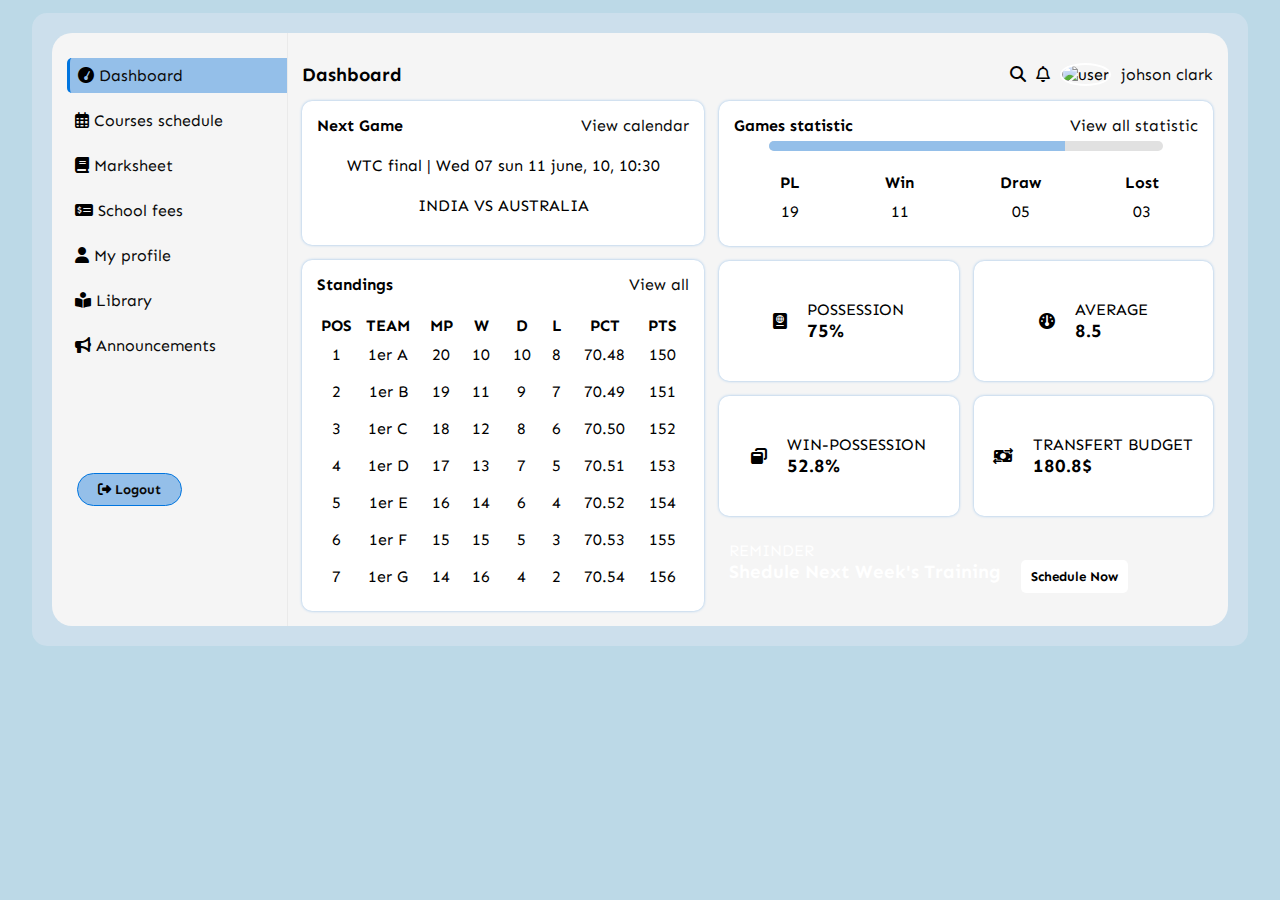
==== commit b5a4e69a: "add this to my repository" ====
--- a/interface.html
+++ b/interface.html
@@ -102,7 +102,7 @@
                     <div class="bloc-grid-template">
                         <div class="bloc_scroll">
                             <div class="bloc_inter">
-                                <div class="inter1">
+                                <div class="inter1" style="padding-bottom: 30px;">
                                     <div class="next_level">
                                         <h4>Next Game</h4>
                                         <a href="###">View calendar</a>
@@ -214,6 +214,11 @@
                                             <a href="#">View all statistic</a>
                                         </div>
                                         <div>
+                                            <div class="loading">
+                                                <div class="statistic">
+                                                  <div class="statistic_progress"></div>
+                                                </div>
+                                              </div>                                            
                                             <table>
                                                 <thead>
                                                     <tr>
--- a/css/index.css
+++ b/css/index.css
@@ -2,7 +2,7 @@
   --skyblue: #bcd9e7;
   --black: #0a0a0a;
   --white: #fff;
-  --gray: #aaaaaa;
+  --gray: #d6d6d6bd;
   --blending_blue: #0075df;
   --bluehover: #94bfe9;
   --principalcolor: #f5f5f5;
@@ -125,6 +125,32 @@
   justify-content: space-between;
 }
 
+.loading {
+  margin-top: 6px;
+}
+.loading .statistic {
+  margin: auto;
+  width: 85%;
+  height: 10px;
+  overflow: hidden;
+  background-color: var(--gray);
+  border-radius: 20px;
+}
+.loading .statistic_progress {
+  width: 75%;
+  height: 100%;
+  background-color: var(--bluehover);
+  animation: statistic 2s;
+}
+@keyframes statistic {
+  0% {
+    width: 0%;
+  }
+  100% {
+    width: 75%;
+  }
+}
+
 .tableau {
   margin-top: 15px;
 }
